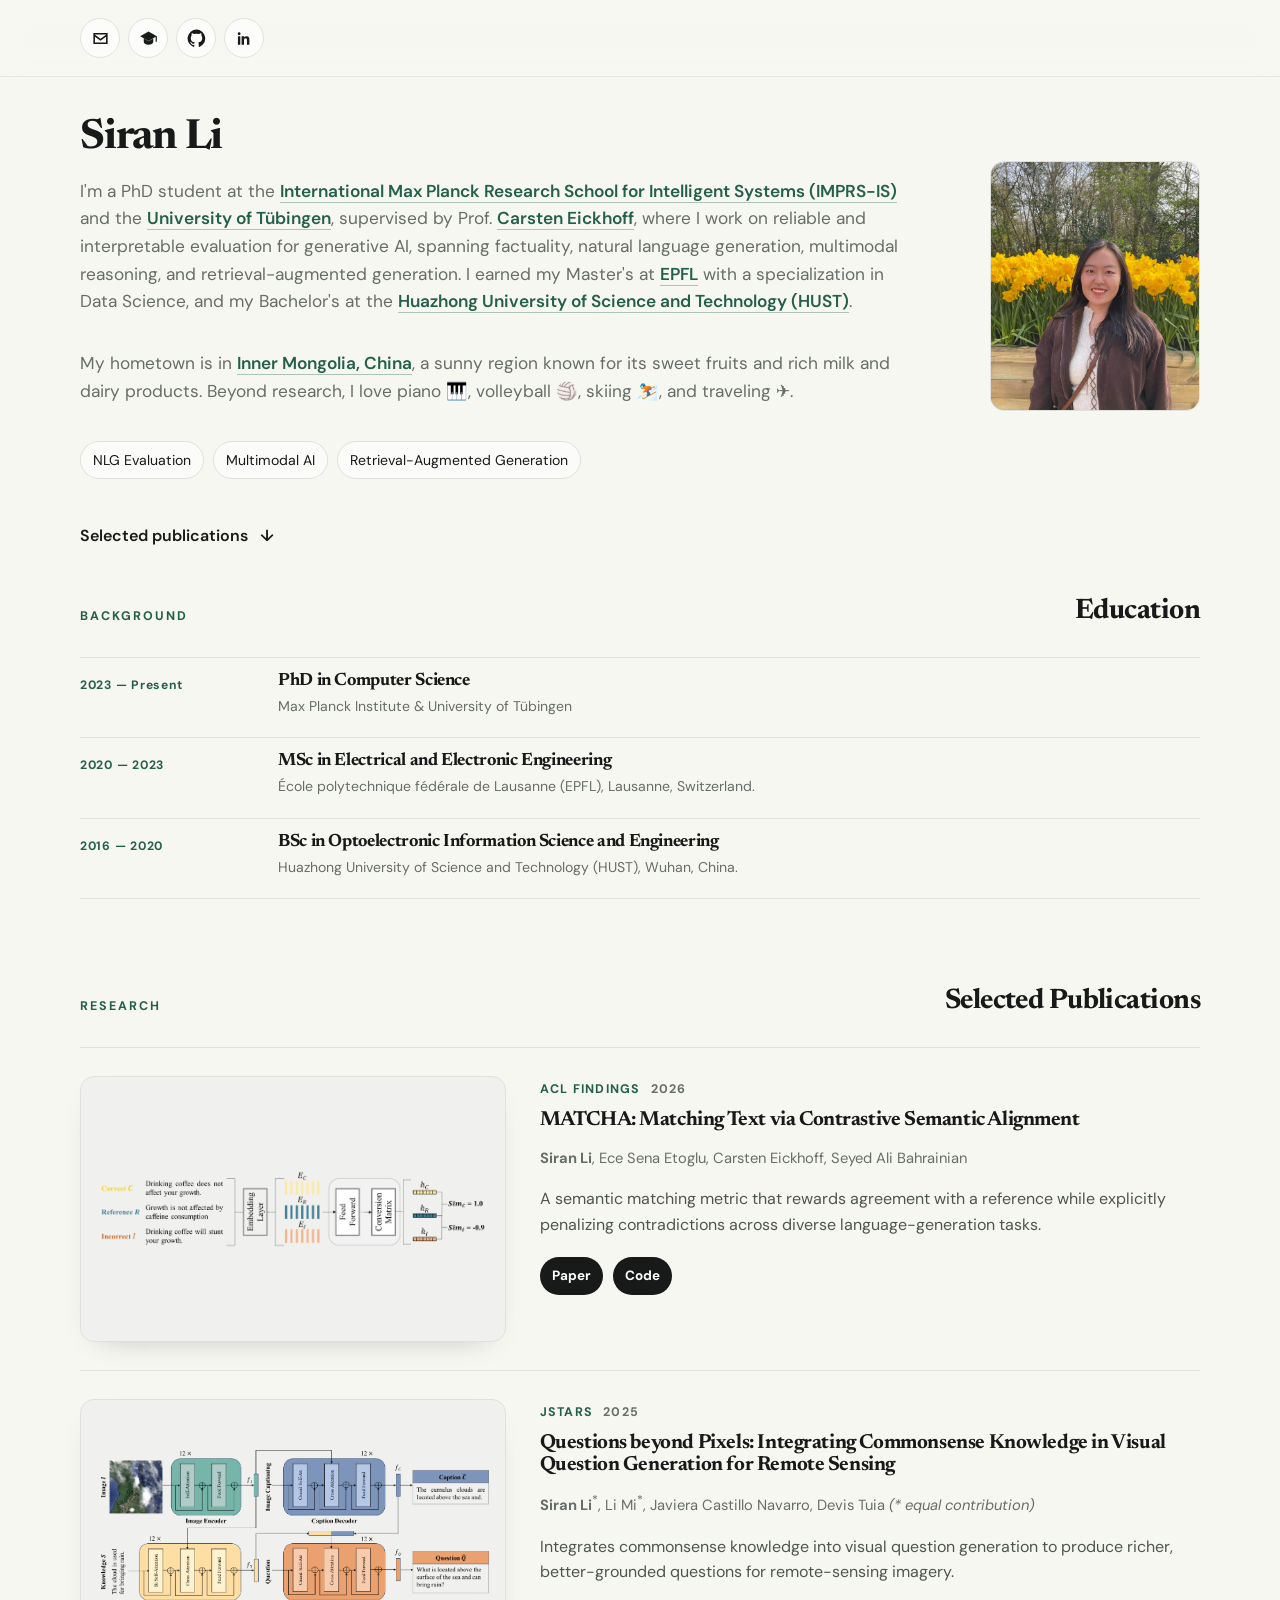
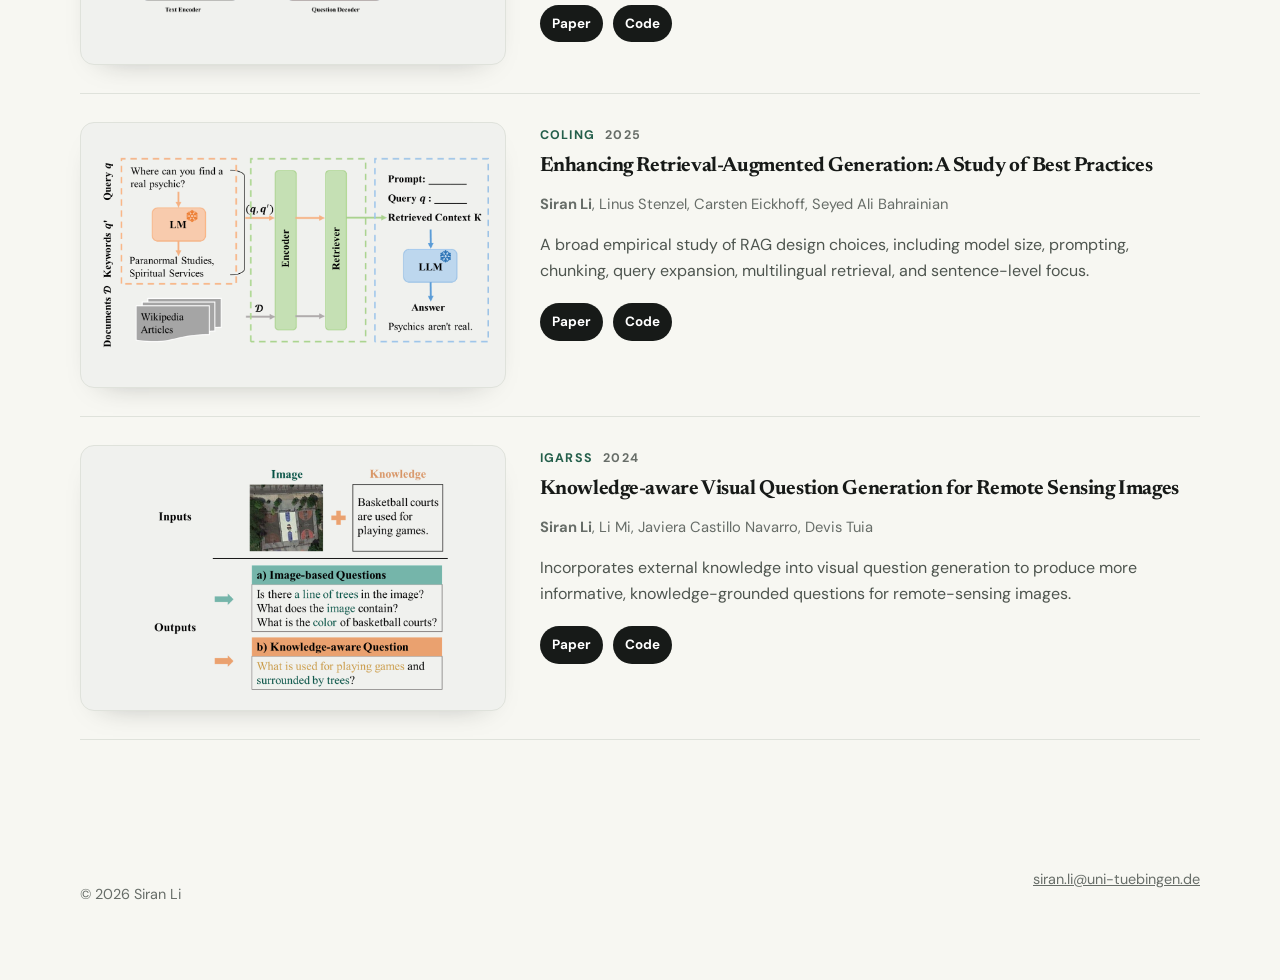
==== siran-li-website/siran-li-website/index.html @ f907af30 "Initial personal website" ====
<!doctype html>
<html lang="en">
<head>
  <meta charset="utf-8" />
  <meta name="viewport" content="width=device-width, initial-scale=1" />
  <meta name="description" content="Siran Li — PhD researcher working on reliable evaluation for generative AI, factuality, multimodal learning, and retrieval-augmented generation." />
  <meta name="theme-color" content="#f7f7f2" />
  <title>Siran Li — Researcher in Generative AI Evaluation</title>
  <link rel="preconnect" href="https://fonts.googleapis.com">
  <link rel="preconnect" href="https://fonts.gstatic.com" crossorigin>
  <link href="https://fonts.googleapis.com/css2?family=DM+Sans:wght@400;500;600;700&family=Newsreader:opsz,wght@6..72,500;6..72,600&display=swap" rel="stylesheet">
  <link rel="stylesheet" href="styles.css" />
</head>
<body>
  <header class="site-header">
    <nav class="contact-nav" aria-label="Contact links">
      <a href="mailto:siran.li@uni-tuebingen.de" aria-label="Email Siran Li" title="Email">
        <svg viewBox="0 0 24 24" aria-hidden="true"><path d="M3 5h18v14H3V5Zm2 2v.2l7 5.25 7-5.25V7H5Zm14 10V9.7l-7 5.25L5 9.7V17h14Z"/></svg>
      </a>
      <a href="https://scholar.google.com/citations?user=7OSUVbIAAAAJ&amp;hl=en&amp;oi=ao" target="_blank" rel="noreferrer" aria-label="Google Scholar profile of Siran Li" title="Google Scholar">
        <svg viewBox="0 0 24 24" aria-hidden="true"><path d="M12 3 1.5 9 12 15 21 9.86V16h1.5V9L12 3Zm-6 9.15V16c0 2.1 3 3.8 6 3.8s6-1.7 6-3.8v-3.85L12 15.6l-6-3.45Z"/></svg>
      </a>
      <a href="https://github.com/Siran-Li" target="_blank" rel="noreferrer" aria-label="GitHub profile of Siran Li" title="GitHub">
        <svg viewBox="0 0 24 24" aria-hidden="true"><path d="M12 .7a11.3 11.3 0 0 0-3.57 22c.57.1.77-.25.77-.55v-2.2c-3.15.68-3.82-1.34-3.82-1.34-.52-1.3-1.26-1.65-1.26-1.65-1.03-.7.08-.69.08-.69 1.14.08 1.74 1.17 1.74 1.17 1.01 1.74 2.66 1.24 3.31.95.1-.73.4-1.24.72-1.52-2.52-.29-5.17-1.26-5.17-5.59 0-1.23.44-2.24 1.17-3.03-.12-.29-.51-1.44.11-2.99 0 0 .95-.31 3.11 1.16a10.73 10.73 0 0 1 5.67 0c2.16-1.47 3.11-1.16 3.11-1.16.62 1.55.23 2.7.11 2.99.73.79 1.17 1.8 1.17 3.03 0 4.34-2.66 5.3-5.19 5.58.41.35.77 1.04.77 2.09v3.1c0 .31.21.66.78.55A11.3 11.3 0 0 0 12 .7Z"/></svg>
      </a>
      <a href="https://www.linkedin.com/in/siran-li/" target="_blank" rel="noreferrer" aria-label="LinkedIn profile of Siran Li" title="LinkedIn">
        <svg viewBox="0 0 24 24" aria-hidden="true"><path d="M5.2 7.8A1.8 1.8 0 1 0 5.2 4.2a1.8 1.8 0 0 0 0 3.6ZM3.7 9.3h3v10.5h-3V9.3Zm5 0h2.9v1.43h.04c.4-.76 1.39-1.56 2.87-1.56 3.07 0 3.64 2.02 3.64 4.65v5.98h-3v-5.3c0-1.26-.03-2.89-1.76-2.89-1.76 0-2.03 1.38-2.03 2.8v5.39h-3V9.3Z"/></svg>
      </a>
    </nav>
  </header>

  <main id="top">
    <section class="hero section-shell">
      <div class="hero-text">
        <!-- <div class="eyebrow">Generative AI · Evaluation · Multimodal Learning</div> -->
        <h1>Siran Li</h1>
        <p class="intro">I'm a PhD student at the <a href="https://imprs.is.mpg.de/" target="_blank" rel="noreferrer">International Max Planck Research School for Intelligent Systems (IMPRS-IS)</a> and the <a href="https://uni-tuebingen.de/en/" target="_blank" rel="noreferrer">University of Tübingen</a>, supervised by Prof. <a href="https://health-nlp.com/" target="_blank" rel="noreferrer">Carsten Eickhoff</a>, where I work on reliable and interpretable evaluation for generative AI, spanning factuality, natural language generation, multimodal reasoning, and retrieval-augmented generation. I earned my Master's at <a href="https://www.epfl.ch/en/" target="_blank" rel="noreferrer">EPFL</a> with a specialization in Data Science, and my Bachelor's at the <a href="http://english.hust.edu.cn/" target="_blank" rel="noreferrer">Huazhong University of Science and Technology (HUST)</a>.</p>
        <p class="intro">My hometown is in <a href="https://en.wikipedia.org/wiki/Inner_Mongolia" target="_blank" rel="noreferrer">Inner Mongolia, China</a>, a sunny region known for its sweet fruits and rich milk and dairy products. Beyond research, I love piano 🎹, volleyball 🏐, skiing ⛷️, and traveling ✈️.</p>
        <div class="chips" aria-label="Research interests">
          <span>NLG Evaluation</span><span>Multimodal AI</span><span>Retrieval-Augmented Generation</span>
        </div>
        <a class="scroll-cue" href="#publications">Selected publications <span>↓</span></a>
      </div>
      <figure class="hero-portrait">
        <img src="img/202604tulips.jpeg" alt="Portrait of Siran Li" />
      </figure>
    </section>

    <section class="education section-shell" id="education">
      <div class="section-heading">
        <p>Background</p>
        <h2>Education</h2>
      </div>
      <ul class="edu-list">
        <li class="edu-item">
          <div class="edu-when">2023 — Present</div>
          <div class="edu-detail">
            <h3>PhD in Computer Science </h3>
            <p class="edu-place">Max Planck Institute &amp; University of Tübingen</p>
            <!-- <p>Reliable and interpretable evaluation for generative AI — factuality, multimodal learning, and retrieval-augmented generation.</p> -->
          </div>
        </li>
        <li class="edu-item">
          <div class="edu-when">2020 — 2023</div>
          <div class="edu-detail">
            <h3>MSc in Electrical and Electronic Engineering</h3>
            <p class="edu-place">École polytechnique fédérale de Lausanne (EPFL), Lausanne, Switzerland.</p>
            <!-- <p>[Thesis topic or short description — replace with your details.]</p> -->
          </div>
        </li>
        <li class="edu-item">
          <div class="edu-when">2016 — 2020</div>
          <div class="edu-detail">
            <h3>BSc in Optoelectronic Information Science and Engineering</h3>
            <p class="edu-place">Huazhong University of Science and Technology (HUST), Wuhan, China.</p>
            <!-- <p>[Short description — replace with your details.]</p> -->
          </div>
        </li>
      </ul>
    </section>

    <section class="publications section-shell" id="publications">
      <div class="section-heading">
        <p>Research</p>
        <h2>Selected Publications</h2>
      </div>

      <article class="paper-card">
        <img src="img/MATCHA_diagram.png" alt="MATCHA method diagram" />
        <div class="paper-content">
          <div class="paper-meta"><span>ACL Findings</span><strong>2026</strong></div>
          <h3><a href="https://arxiv.org/abs/2605.27345" target="_blank" rel="noreferrer">MATCHA: Matching Text via Contrastive Semantic Alignment</a></h3>
          <p class="authors"><strong>Siran Li</strong>, Ece Sena Etoglu, Carsten Eickhoff, Seyed Ali Bahrainian</p>
          <p>A semantic matching metric that rewards agreement with a reference while explicitly penalizing contradictions across diverse language-generation tasks.</p>
          <div class="paper-links"><a href="https://arxiv.org/abs/2605.27345" target="_blank" rel="noreferrer">Paper</a><a href="https://github.com/Siran-Li/MATCHA" target="_blank" rel="noreferrer">Code</a></div>
        </div>
      </article>

      <article class="paper-card">
        <img src="img/JSTAR_diagram.png" alt="Example from Questions beyond Pixels" />
        <div class="paper-content">
          <div class="paper-meta"><span>JSTARS</span><strong>2025</strong></div>
          <h3><a href="https://ieeexplore.ieee.org/abstract/document/11201031" target="_blank" rel="noreferrer">Questions beyond Pixels: Integrating Commonsense Knowledge in Visual Question Generation for Remote Sensing</a></h3>
          <p class="authors"><strong>Siran Li</strong><sup>*</sup>, Li Mi<sup>*</sup>, Javiera Castillo Navarro, Devis Tuia <span class="equal-note">(* equal contribution)</span></p>
          <p>Integrates commonsense knowledge into visual question generation to produce richer, better-grounded questions for remote-sensing imagery.</p>
          <div class="paper-links"><a href="https://ieeexplore.ieee.org/abstract/document/11201031" target="_blank" rel="noreferrer">Paper</a><a href="https://github.com/Siran-Li/KRSVQG" target="_blank" rel="noreferrer">Code</a></div>
        </div>
      </article>

      <article class="paper-card">
        <img src="img/rag-diagram.png" alt="RAG best practices diagram" />
        <div class="paper-content">
          <div class="paper-meta"><span>COLING</span><strong>2025</strong></div>
          <h3><a href="https://aclanthology.org/2025.coling-main.449.pdf" target="_blank" rel="noreferrer">Enhancing Retrieval-Augmented Generation: A Study of Best Practices</a></h3>
          <p class="authors"><strong>Siran Li</strong>, Linus Stenzel, Carsten Eickhoff, Seyed Ali Bahrainian</p>
          <p>A broad empirical study of RAG design choices, including model size, prompting, chunking, query expansion, multilingual retrieval, and sentence-level focus.</p>
          <div class="paper-links"><a href="https://aclanthology.org/2025.coling-main.449.pdf" target="_blank" rel="noreferrer">Paper</a><a href="https://github.com/ali-bahrainian/RAG_best_practices" target="_blank" rel="noreferrer">Code</a></div>
        </div>
      </article>

      <article class="paper-card compact">
        <img src="img/krsvqg_example.png" alt="Knowledge-aware visual question generation diagram" />
        <div class="paper-content">
          <div class="paper-meta"><span>IGARSS</span><strong>2024</strong></div>
          <h3><a href="https://ieeexplore.ieee.org/document/10642766" target="_blank" rel="noreferrer">Knowledge-aware Visual Question Generation for Remote Sensing Images</a></h3>
          <p class="authors"><strong>Siran Li</strong>, Li Mi, Javiera Castillo Navarro, Devis Tuia</p>
          <p>Incorporates external knowledge into visual question generation to produce more informative, knowledge-grounded questions for remote-sensing images.</p>
          <div class="paper-links"><a href="https://ieeexplore.ieee.org/document/10642766" target="_blank" rel="noreferrer">Paper</a><a href="https://github.com/Siran-Li/KRSVQG" target="_blank" rel="noreferrer">Code</a></div>
        </div>
      </article>

    </section>
  </main>

  <footer class="section-shell">
    <p>© <span id="year"></span> Siran Li</p>
    <a href="mailto:siran.li@uni-tuebingen.de">siran.li@uni-tuebingen.de</a>
  </footer>

  <script src="script.js"></script>
</body>
</html>
---- siran-li-website/siran-li-website/styles.css ----
:root{--bg:#f7f7f2;--surface:#fff;--ink:#171a18;--muted:#676d68;--line:#dfe2db;--accent:#245f4b;--accent-soft:#e4eee9;--max:1120px}
*{box-sizing:border-box}html{scroll-behavior:smooth}body{margin:0;background:var(--bg);color:var(--ink);font-family:"DM Sans",system-ui,sans-serif;line-height:1.6}.site-header{position:sticky;top:0;z-index:10;display:flex;align-items:center;justify-content:flex-start;padding:18px max(24px,calc((100vw - var(--max))/2));background:color-mix(in srgb,var(--bg) 88%,transparent);backdrop-filter:blur(14px);border-bottom:1px solid color-mix(in srgb,var(--line) 70%,transparent)}.brand{display:grid;place-items:center;width:42px;height:42px;border-radius:50%;background:var(--ink);color:#fff;text-decoration:none;font-weight:700;letter-spacing:-.04em}.contact-nav{display:flex;gap:8px}.contact-nav a{display:grid;place-items:center;width:40px;height:40px;border:1px solid var(--line);border-radius:50%;color:var(--ink);background:rgba(255,255,255,.6);transition:.2s ease}.contact-nav a:hover{transform:translateY(-2px);border-color:var(--accent);color:var(--accent)}.contact-nav svg{width:19px;height:19px;fill:currentColor}.section-shell{width:min(var(--max),calc(100% - 48px));margin-inline:auto}.hero{display:grid;grid-template-columns:1fr minmax(160px,210px);align-items:start;gap:56px;padding:36px 0 24px}.hero-text{display:flex;flex-direction:column;justify-content:center}.hero-portrait{margin:48px 0 0}.hero-portrait img{width:100%;aspect-ratio:4.2/5;object-fit:cover;object-position:center bottom;border-radius:14px;border:1px solid var(--line)}.eyebrow,.section-heading p{text-transform:uppercase;letter-spacing:.16em;font-size:.78rem;font-weight:700;color:var(--accent)}h1,h2,h3{font-family:"Newsreader",Georgia,serif;line-height:1.06}h1{font-size:clamp(1.9rem,3.5vw,2.6rem);margin:.08em 0 0;letter-spacing:-.03em}.role{max-width:820px;font-size:clamp(1.2rem,2.4vw,1.8rem);margin:12px 0 22px;color:#323733}.intro{max-width:820px;font-size:1.08rem;color:var(--muted)}.intro a{color:var(--accent);font-weight:600;text-decoration:none;border-bottom:1px solid color-mix(in srgb,var(--accent) 35%,transparent);transition:border-color .2s}.intro a:hover{border-bottom-color:var(--accent)}.chips{display:flex;flex-wrap:wrap;gap:9px;margin-top:18px}.chips span{padding:7px 12px;border:1px solid var(--line);border-radius:999px;background:rgba(255,255,255,.55);font-size:.88rem}.scroll-cue{align-self:flex-start;margin-top:44px;color:var(--ink);text-decoration:none;font-weight:600}.scroll-cue span{display:inline-block;margin-left:8px;transition:.2s}.scroll-cue:hover span{transform:translateY(4px)}.education{padding:24px 0 0}.edu-list{list-style:none;margin:0;padding:0}.edu-item{display:grid;grid-template-columns:minmax(120px,170px) 1fr;gap:28px;padding:14px 0;border-top:1px solid var(--line)}.edu-item:last-child{border-bottom:1px solid var(--line)}.edu-when{font-size:.76rem;font-weight:700;letter-spacing:.06em;color:var(--accent);padding-top:4px}.edu-detail h3{font-size:clamp(1rem,1.4vw,1.15rem);margin:0 0 4px;letter-spacing:-.02em}.edu-place{font-size:.88rem;color:var(--muted);margin:0 0 6px}.edu-detail>p:not(.edu-place){color:#4e554f;margin:0;max-width:680px}.publications{padding:88px 0}.section-heading{display:flex;align-items:end;justify-content:space-between;margin-bottom:30px}.section-heading p{margin:0}.section-heading h2{font-size:clamp(1.4rem,2.2vw,1.8rem);margin:0;letter-spacing:-.02em}.paper-card{display:grid;grid-template-columns:minmax(260px,38%) 1fr;gap:34px;padding:28px 0;border-top:1px solid var(--line)}.paper-card:last-child{border-bottom:1px solid var(--line)}.paper-card img{width:100%;aspect-ratio:16/10;object-fit:contain;background:#f0f1ee;border:1px solid var(--line);border-radius:14px;padding:16px;box-shadow:0 12px 30px -22px rgba(23,26,24,.4);transition:transform .3s ease,box-shadow .3s ease}.paper-card img:hover{transform:scale(1.03) translateY(-4px);box-shadow:0 22px 44px -24px rgba(23,26,24,.5)}.paper-content{padding:4px 0}.paper-meta{display:flex;gap:10px;align-items:center;font-size:.78rem;text-transform:uppercase;letter-spacing:.1em}.paper-meta span{color:var(--accent);font-weight:700}.paper-meta strong{color:var(--muted)}.paper-card h3{font-size:clamp(1.1rem,1.6vw,1.4rem);margin:10px 0 8px;letter-spacing:-.02em}.equal-note{color:var(--muted);font-style:italic}.paper-card h3 a{color:inherit;text-decoration:none;transition:color .2s}.paper-card h3 a:hover{color:var(--accent)}.authors{font-size:.92rem;color:var(--muted)}.paper-content>p:not(.authors){color:#4e554f;max-width:720px}.paper-links{display:flex;gap:10px;margin-top:20px}.paper-links a,.paper-links .disabled{display:inline-flex;align-items:center;padding:8px 12px;border-radius:999px;font-size:.84rem;font-weight:700;text-decoration:none}.paper-links a{background:var(--ink);color:#fff}.paper-links a:hover{background:var(--accent)}.paper-links .disabled{border:1px solid var(--line);color:var(--muted)}footer{display:flex;justify-content:space-between;gap:20px;padding:40px 0 60px;color:var(--muted);font-size:.9rem}footer a{color:inherit}
@media(max-width:760px){.site-header{padding:14px 18px}.contact-nav{gap:4px}.contact-nav a{width:36px;height:36px}.section-shell{width:min(var(--max),calc(100% - 32px))}.hero{min-height:auto;grid-template-columns:1fr;gap:36px;padding:64px 0 56px}.hero-portrait{order:-1;max-width:240px}h1{font-size:clamp(1.9rem,8vw,2.4rem)}.edu-item{grid-template-columns:1fr;gap:6px}.edu-when{padding-top:0}.paper-card{grid-template-columns:1fr;gap:20px}.paper-card h3{font-size:1.25rem}.section-heading{display:block}.section-heading h2{margin-top:6px}footer{flex-direction:column}}
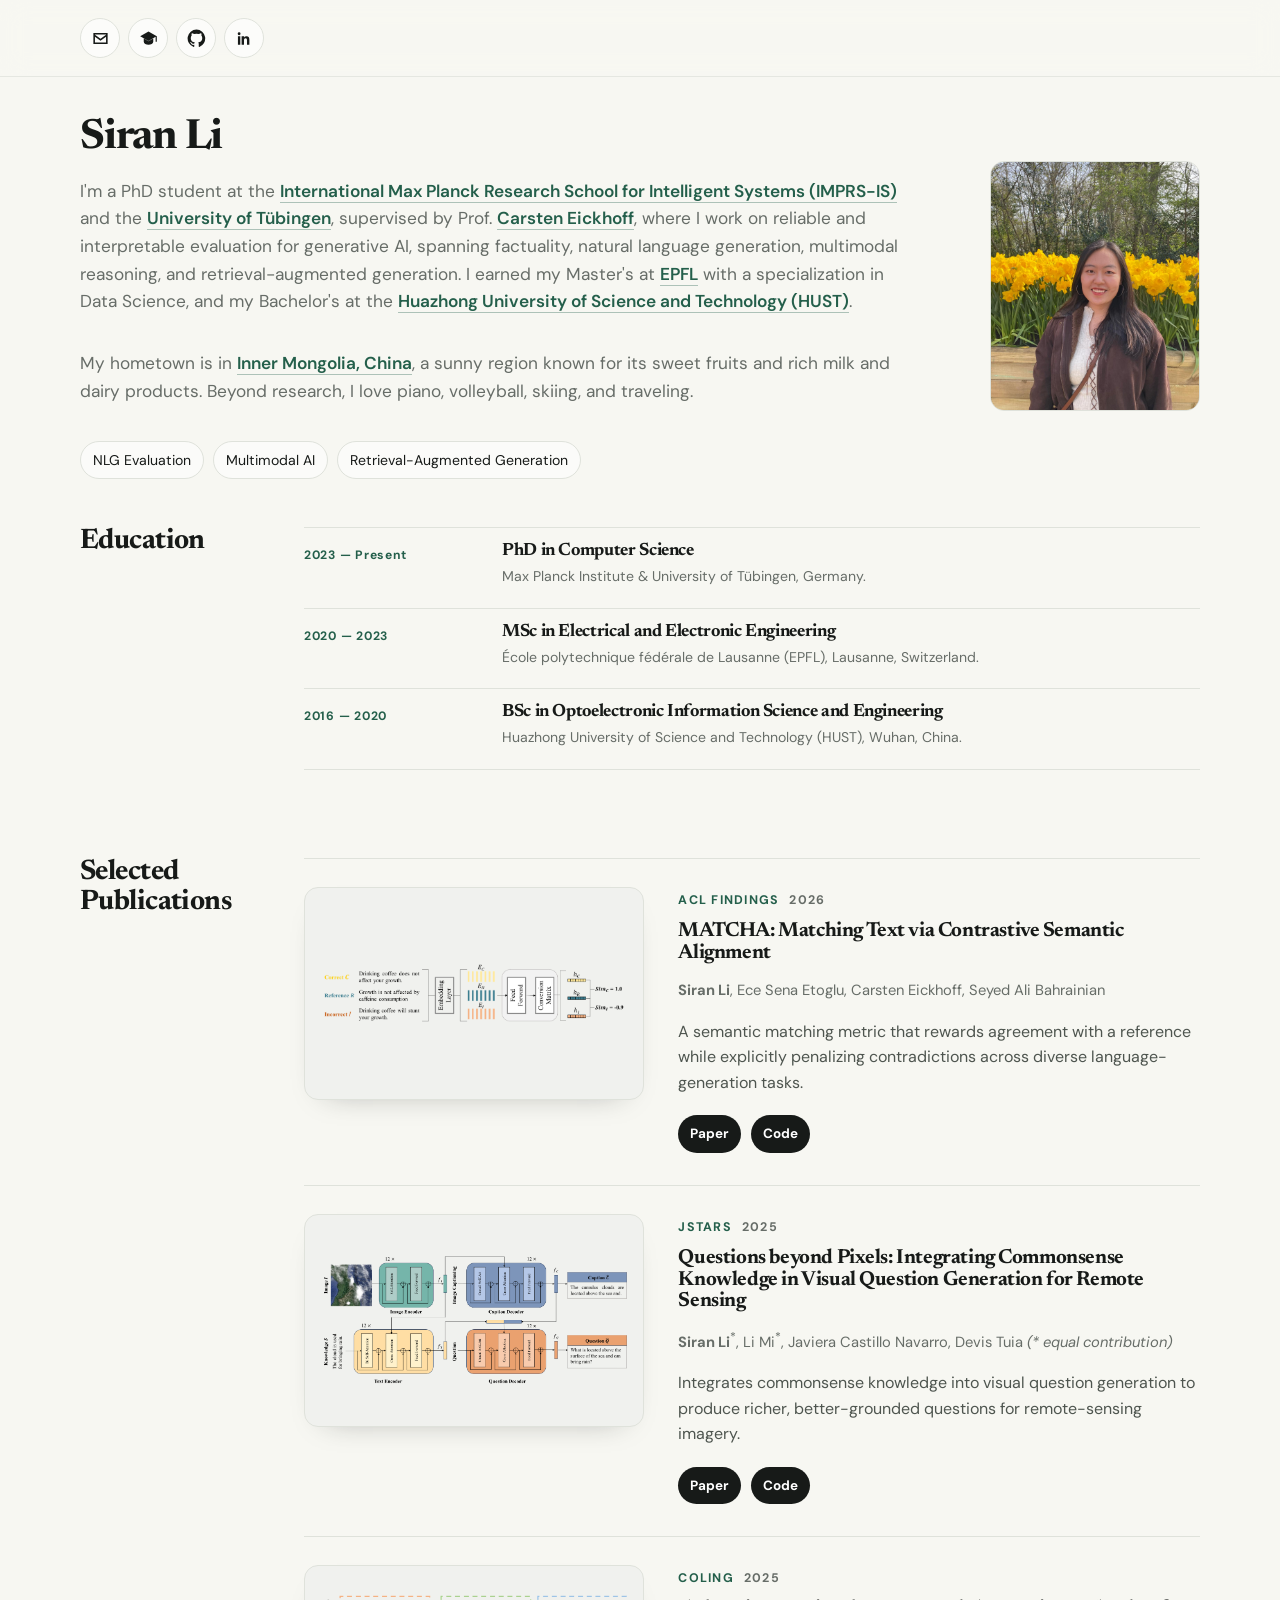
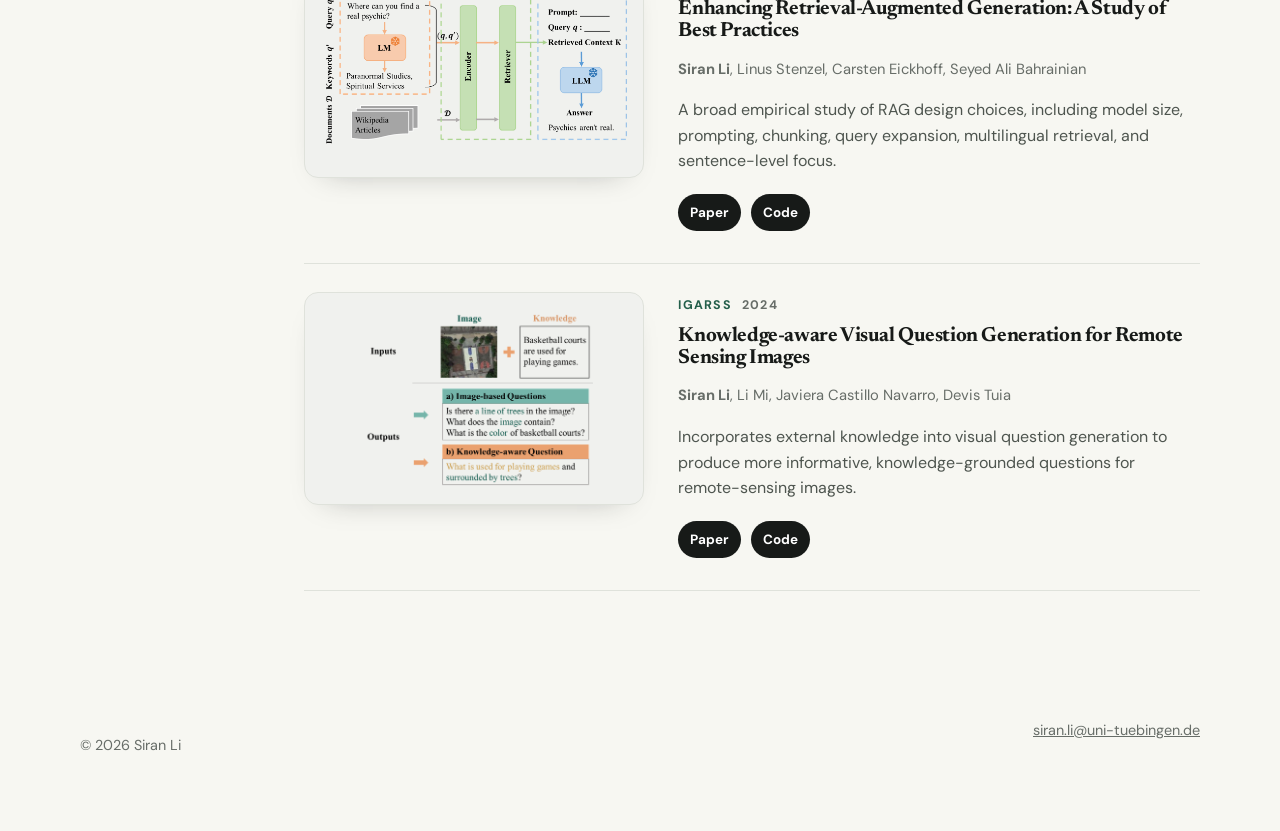
==== commit 041742f4: "Update website" ====
--- a/siran-li-website/siran-li-website/index.html
+++ b/siran-li-website/siran-li-website/index.html
@@ -5,7 +5,8 @@
   <meta name="viewport" content="width=device-width, initial-scale=1" />
   <meta name="description" content="Siran Li — PhD researcher working on reliable evaluation for generative AI, factuality, multimodal learning, and retrieval-augmented generation." />
   <meta name="theme-color" content="#f7f7f2" />
-  <title>Siran Li — Researcher in Generative AI Evaluation</title>
+  <title>Siran Li | Max Planck Institute & University of Tübingen</title>
+  <link rel="icon" href="data:image/svg+xml,<svg xmlns='http://www.w3.org/2000/svg' viewBox='0 0 100 100'><text y='.9em' font-size='90'>%E2%98%82%EF%B8%8F</text></svg>" />
   <link rel="preconnect" href="https://fonts.googleapis.com">
   <link rel="preconnect" href="https://fonts.gstatic.com" crossorigin>
   <link href="https://fonts.googleapis.com/css2?family=DM+Sans:wght@400;500;600;700&family=Newsreader:opsz,wght@6..72,500;6..72,600&display=swap" rel="stylesheet">
@@ -35,28 +36,28 @@
         <!-- <div class="eyebrow">Generative AI · Evaluation · Multimodal Learning</div> -->
         <h1>Siran Li</h1>
         <p class="intro">I'm a PhD student at the <a href="https://imprs.is.mpg.de/" target="_blank" rel="noreferrer">International Max Planck Research School for Intelligent Systems (IMPRS-IS)</a> and the <a href="https://uni-tuebingen.de/en/" target="_blank" rel="noreferrer">University of Tübingen</a>, supervised by Prof. <a href="https://health-nlp.com/" target="_blank" rel="noreferrer">Carsten Eickhoff</a>, where I work on reliable and interpretable evaluation for generative AI, spanning factuality, natural language generation, multimodal reasoning, and retrieval-augmented generation. I earned my Master's at <a href="https://www.epfl.ch/en/" target="_blank" rel="noreferrer">EPFL</a> with a specialization in Data Science, and my Bachelor's at the <a href="http://english.hust.edu.cn/" target="_blank" rel="noreferrer">Huazhong University of Science and Technology (HUST)</a>.</p>
-        <p class="intro">My hometown is in <a href="https://en.wikipedia.org/wiki/Inner_Mongolia" target="_blank" rel="noreferrer">Inner Mongolia, China</a>, a sunny region known for its sweet fruits and rich milk and dairy products. Beyond research, I love piano 🎹, volleyball 🏐, skiing ⛷️, and traveling ✈️.</p>
+        <p class="intro">My hometown is in <a href="https://en.wikipedia.org/wiki/Inner_Mongolia" target="_blank" rel="noreferrer">Inner Mongolia, China</a>, a sunny region known for its sweet fruits and rich milk and dairy products. Beyond research, I love piano, volleyball, skiing, and traveling.</p>
         <div class="chips" aria-label="Research interests">
           <span>NLG Evaluation</span><span>Multimodal AI</span><span>Retrieval-Augmented Generation</span>
         </div>
-        <a class="scroll-cue" href="#publications">Selected publications <span>↓</span></a>
+        <!-- <a class="scroll-cue" href="#publications">Selected publications <span>↓</span></a> -->
       </div>
       <figure class="hero-portrait">
         <img src="img/202604tulips.jpeg" alt="Portrait of Siran Li" />
       </figure>
     </section>
 
-    <section class="education section-shell" id="education">
+    <section class="education section-shell section-split" id="education">
       <div class="section-heading">
-        <p>Background</p>
         <h2>Education</h2>
       </div>
+      <div class="section-body">
       <ul class="edu-list">
         <li class="edu-item">
           <div class="edu-when">2023 — Present</div>
           <div class="edu-detail">
             <h3>PhD in Computer Science </h3>
-            <p class="edu-place">Max Planck Institute &amp; University of Tübingen</p>
+            <p class="edu-place">Max Planck Institute &amp; University of Tübingen, Germany.</p>
             <!-- <p>Reliable and interpretable evaluation for generative AI — factuality, multimodal learning, and retrieval-augmented generation.</p> -->
           </div>
         </li>
@@ -77,14 +78,15 @@
           </div>
         </li>
       </ul>
+      </div>
     </section>
 
-    <section class="publications section-shell" id="publications">
+    <section class="publications section-shell section-split" id="publications">
       <div class="section-heading">
-        <p>Research</p>
         <h2>Selected Publications</h2>
       </div>
 
+      <div class="section-body">
       <article class="paper-card">
         <img src="img/MATCHA_diagram.png" alt="MATCHA method diagram" />
         <div class="paper-content">
@@ -128,7 +130,7 @@
           <div class="paper-links"><a href="https://ieeexplore.ieee.org/document/10642766" target="_blank" rel="noreferrer">Paper</a><a href="https://github.com/Siran-Li/KRSVQG" target="_blank" rel="noreferrer">Code</a></div>
         </div>
       </article>
-
+      </div>
     </section>
   </main>
 
--- a/siran-li-website/siran-li-website/styles.css
+++ b/siran-li-website/siran-li-website/styles.css
@@ -1,3 +1,3 @@
 :root{--bg:#f7f7f2;--surface:#fff;--ink:#171a18;--muted:#676d68;--line:#dfe2db;--accent:#245f4b;--accent-soft:#e4eee9;--max:1120px}
-*{box-sizing:border-box}html{scroll-behavior:smooth}body{margin:0;background:var(--bg);color:var(--ink);font-family:"DM Sans",system-ui,sans-serif;line-height:1.6}.site-header{position:sticky;top:0;z-index:10;display:flex;align-items:center;justify-content:flex-start;padding:18px max(24px,calc((100vw - var(--max))/2));background:color-mix(in srgb,var(--bg) 88%,transparent);backdrop-filter:blur(14px);border-bottom:1px solid color-mix(in srgb,var(--line) 70%,transparent)}.brand{display:grid;place-items:center;width:42px;height:42px;border-radius:50%;background:var(--ink);color:#fff;text-decoration:none;font-weight:700;letter-spacing:-.04em}.contact-nav{display:flex;gap:8px}.contact-nav a{display:grid;place-items:center;width:40px;height:40px;border:1px solid var(--line);border-radius:50%;color:var(--ink);background:rgba(255,255,255,.6);transition:.2s ease}.contact-nav a:hover{transform:translateY(-2px);border-color:var(--accent);color:var(--accent)}.contact-nav svg{width:19px;height:19px;fill:currentColor}.section-shell{width:min(var(--max),calc(100% - 48px));margin-inline:auto}.hero{display:grid;grid-template-columns:1fr minmax(160px,210px);align-items:start;gap:56px;padding:36px 0 24px}.hero-text{display:flex;flex-direction:column;justify-content:center}.hero-portrait{margin:48px 0 0}.hero-portrait img{width:100%;aspect-ratio:4.2/5;object-fit:cover;object-position:center bottom;border-radius:14px;border:1px solid var(--line)}.eyebrow,.section-heading p{text-transform:uppercase;letter-spacing:.16em;font-size:.78rem;font-weight:700;color:var(--accent)}h1,h2,h3{font-family:"Newsreader",Georgia,serif;line-height:1.06}h1{font-size:clamp(1.9rem,3.5vw,2.6rem);margin:.08em 0 0;letter-spacing:-.03em}.role{max-width:820px;font-size:clamp(1.2rem,2.4vw,1.8rem);margin:12px 0 22px;color:#323733}.intro{max-width:820px;font-size:1.08rem;color:var(--muted)}.intro a{color:var(--accent);font-weight:600;text-decoration:none;border-bottom:1px solid color-mix(in srgb,var(--accent) 35%,transparent);transition:border-color .2s}.intro a:hover{border-bottom-color:var(--accent)}.chips{display:flex;flex-wrap:wrap;gap:9px;margin-top:18px}.chips span{padding:7px 12px;border:1px solid var(--line);border-radius:999px;background:rgba(255,255,255,.55);font-size:.88rem}.scroll-cue{align-self:flex-start;margin-top:44px;color:var(--ink);text-decoration:none;font-weight:600}.scroll-cue span{display:inline-block;margin-left:8px;transition:.2s}.scroll-cue:hover span{transform:translateY(4px)}.education{padding:24px 0 0}.edu-list{list-style:none;margin:0;padding:0}.edu-item{display:grid;grid-template-columns:minmax(120px,170px) 1fr;gap:28px;padding:14px 0;border-top:1px solid var(--line)}.edu-item:last-child{border-bottom:1px solid var(--line)}.edu-when{font-size:.76rem;font-weight:700;letter-spacing:.06em;color:var(--accent);padding-top:4px}.edu-detail h3{font-size:clamp(1rem,1.4vw,1.15rem);margin:0 0 4px;letter-spacing:-.02em}.edu-place{font-size:.88rem;color:var(--muted);margin:0 0 6px}.edu-detail>p:not(.edu-place){color:#4e554f;margin:0;max-width:680px}.publications{padding:88px 0}.section-heading{display:flex;align-items:end;justify-content:space-between;margin-bottom:30px}.section-heading p{margin:0}.section-heading h2{font-size:clamp(1.4rem,2.2vw,1.8rem);margin:0;letter-spacing:-.02em}.paper-card{display:grid;grid-template-columns:minmax(260px,38%) 1fr;gap:34px;padding:28px 0;border-top:1px solid var(--line)}.paper-card:last-child{border-bottom:1px solid var(--line)}.paper-card img{width:100%;aspect-ratio:16/10;object-fit:contain;background:#f0f1ee;border:1px solid var(--line);border-radius:14px;padding:16px;box-shadow:0 12px 30px -22px rgba(23,26,24,.4);transition:transform .3s ease,box-shadow .3s ease}.paper-card img:hover{transform:scale(1.03) translateY(-4px);box-shadow:0 22px 44px -24px rgba(23,26,24,.5)}.paper-content{padding:4px 0}.paper-meta{display:flex;gap:10px;align-items:center;font-size:.78rem;text-transform:uppercase;letter-spacing:.1em}.paper-meta span{color:var(--accent);font-weight:700}.paper-meta strong{color:var(--muted)}.paper-card h3{font-size:clamp(1.1rem,1.6vw,1.4rem);margin:10px 0 8px;letter-spacing:-.02em}.equal-note{color:var(--muted);font-style:italic}.paper-card h3 a{color:inherit;text-decoration:none;transition:color .2s}.paper-card h3 a:hover{color:var(--accent)}.authors{font-size:.92rem;color:var(--muted)}.paper-content>p:not(.authors){color:#4e554f;max-width:720px}.paper-links{display:flex;gap:10px;margin-top:20px}.paper-links a,.paper-links .disabled{display:inline-flex;align-items:center;padding:8px 12px;border-radius:999px;font-size:.84rem;font-weight:700;text-decoration:none}.paper-links a{background:var(--ink);color:#fff}.paper-links a:hover{background:var(--accent)}.paper-links .disabled{border:1px solid var(--line);color:var(--muted)}footer{display:flex;justify-content:space-between;gap:20px;padding:40px 0 60px;color:var(--muted);font-size:.9rem}footer a{color:inherit}
-@media(max-width:760px){.site-header{padding:14px 18px}.contact-nav{gap:4px}.contact-nav a{width:36px;height:36px}.section-shell{width:min(var(--max),calc(100% - 32px))}.hero{min-height:auto;grid-template-columns:1fr;gap:36px;padding:64px 0 56px}.hero-portrait{order:-1;max-width:240px}h1{font-size:clamp(1.9rem,8vw,2.4rem)}.edu-item{grid-template-columns:1fr;gap:6px}.edu-when{padding-top:0}.paper-card{grid-template-columns:1fr;gap:20px}.paper-card h3{font-size:1.25rem}.section-heading{display:block}.section-heading h2{margin-top:6px}footer{flex-direction:column}}
+*{box-sizing:border-box}html{scroll-behavior:smooth}body{margin:0;background:var(--bg);color:var(--ink);font-family:"DM Sans",system-ui,sans-serif;line-height:1.6}.site-header{position:sticky;top:0;z-index:10;display:flex;align-items:center;justify-content:flex-start;padding:18px max(24px,calc((100vw - var(--max))/2));background:color-mix(in srgb,var(--bg) 88%,transparent);backdrop-filter:blur(14px);border-bottom:1px solid color-mix(in srgb,var(--line) 70%,transparent)}.brand{display:grid;place-items:center;width:42px;height:42px;border-radius:50%;background:var(--ink);color:#fff;text-decoration:none;font-weight:700;letter-spacing:-.04em}.contact-nav{display:flex;gap:8px}.contact-nav a{display:grid;place-items:center;width:40px;height:40px;border:1px solid var(--line);border-radius:50%;color:var(--ink);background:rgba(255,255,255,.6);transition:.2s ease}.contact-nav a:hover{transform:translateY(-2px);border-color:var(--accent);color:var(--accent)}.contact-nav svg{width:19px;height:19px;fill:currentColor}.section-shell{width:min(var(--max),calc(100% - 48px));margin-inline:auto}.hero{display:grid;grid-template-columns:1fr minmax(160px,210px);align-items:start;gap:56px;padding:36px 0 24px}.hero-text{display:flex;flex-direction:column;justify-content:center}.hero-portrait{margin:48px 0 0}.hero-portrait img{width:100%;aspect-ratio:4.2/5;object-fit:cover;object-position:center bottom;border-radius:14px;border:1px solid var(--line)}.eyebrow,.section-heading p{text-transform:uppercase;letter-spacing:.16em;font-size:.78rem;font-weight:700;color:var(--accent)}h1,h2,h3{font-family:"Newsreader",Georgia,serif;line-height:1.06}h1{font-size:clamp(1.9rem,3.5vw,2.6rem);margin:.08em 0 0;letter-spacing:-.03em}.role{max-width:820px;font-size:clamp(1.2rem,2.4vw,1.8rem);margin:12px 0 22px;color:#323733}.intro{max-width:820px;font-size:1.08rem;color:var(--muted)}.intro a{color:var(--accent);font-weight:600;text-decoration:none;border-bottom:1px solid color-mix(in srgb,var(--accent) 35%,transparent);transition:border-color .2s}.intro a:hover{border-bottom-color:var(--accent)}.chips{display:flex;flex-wrap:wrap;gap:9px;margin-top:18px}.chips span{padding:7px 12px;border:1px solid var(--line);border-radius:999px;background:rgba(255,255,255,.55);font-size:.88rem}.scroll-cue{align-self:flex-start;margin-top:44px;color:var(--ink);text-decoration:none;font-weight:600}.scroll-cue span{display:inline-block;margin-left:8px;transition:.2s}.scroll-cue:hover span{transform:translateY(4px)}.education{padding:24px 0 0}.edu-list{list-style:none;margin:0;padding:0}.edu-item{display:grid;grid-template-columns:minmax(120px,170px) 1fr;gap:28px;padding:14px 0;border-top:1px solid var(--line)}.edu-item:last-child{border-bottom:1px solid var(--line)}.edu-when{font-size:.76rem;font-weight:700;letter-spacing:.06em;color:var(--accent);padding-top:4px}.edu-detail h3{font-size:clamp(1rem,1.4vw,1.15rem);margin:0 0 4px;letter-spacing:-.02em}.edu-place{font-size:.88rem;color:var(--muted);margin:0 0 6px}.edu-detail>p:not(.edu-place){color:#4e554f;margin:0;max-width:680px}.publications{padding:88px 0}.section-heading{display:flex;align-items:end;justify-content:space-between;margin-bottom:30px}.section-heading p{margin:0}.section-heading h2{font-size:clamp(1.4rem,2.2vw,1.8rem);margin:0;letter-spacing:-.02em}.section-split{display:grid;grid-template-columns:minmax(130px,180px) 1fr;gap:44px;align-items:start}.section-split>.section-heading{display:block;margin-bottom:0;position:sticky;top:88px}.section-split>.section-body{min-width:0}.paper-card{display:grid;grid-template-columns:minmax(260px,38%) 1fr;gap:34px;padding:28px 0;border-top:1px solid var(--line)}.paper-card:last-child{border-bottom:1px solid var(--line)}.paper-card img{width:100%;aspect-ratio:16/10;object-fit:contain;background:#f0f1ee;border:1px solid var(--line);border-radius:14px;padding:16px;box-shadow:0 12px 30px -22px rgba(23,26,24,.4);transition:transform .3s ease,box-shadow .3s ease}.paper-card img:hover{transform:scale(1.03) translateY(-4px);box-shadow:0 22px 44px -24px rgba(23,26,24,.5)}.paper-content{padding:4px 0}.paper-meta{display:flex;gap:10px;align-items:center;font-size:.78rem;text-transform:uppercase;letter-spacing:.1em}.paper-meta span{color:var(--accent);font-weight:700}.paper-meta strong{color:var(--muted)}.paper-card h3{font-size:clamp(1.1rem,1.6vw,1.4rem);margin:10px 0 8px;letter-spacing:-.02em}.equal-note{color:var(--muted);font-style:italic}.paper-card h3 a{color:inherit;text-decoration:none;transition:color .2s}.paper-card h3 a:hover{color:var(--accent)}.authors{font-size:.92rem;color:var(--muted)}.paper-content>p:not(.authors){color:#4e554f;max-width:720px}.paper-links{display:flex;gap:10px;margin-top:20px}.paper-links a,.paper-links .disabled{display:inline-flex;align-items:center;padding:8px 12px;border-radius:999px;font-size:.84rem;font-weight:700;text-decoration:none}.paper-links a{background:var(--ink);color:#fff}.paper-links a:hover{background:var(--accent)}.paper-links .disabled{border:1px solid var(--line);color:var(--muted)}footer{display:flex;justify-content:space-between;gap:20px;padding:40px 0 60px;color:var(--muted);font-size:.9rem}footer a{color:inherit}
+@media(max-width:760px){.site-header{padding:14px 18px}.contact-nav{gap:4px}.contact-nav a{width:36px;height:36px}.section-shell{width:min(var(--max),calc(100% - 32px))}.hero{min-height:auto;grid-template-columns:1fr;gap:36px;padding:64px 0 56px}.hero-portrait{order:-1;max-width:240px}h1{font-size:clamp(1.9rem,8vw,2.4rem)}.edu-item{grid-template-columns:1fr;gap:6px}.edu-when{padding-top:0}.section-split{grid-template-columns:1fr;gap:14px}.section-split>.section-heading{position:static;margin-bottom:8px}.paper-card{grid-template-columns:1fr;gap:20px}.paper-card h3{font-size:1.25rem}.section-heading{display:block}.section-heading h2{margin-top:6px}footer{flex-direction:column}}
